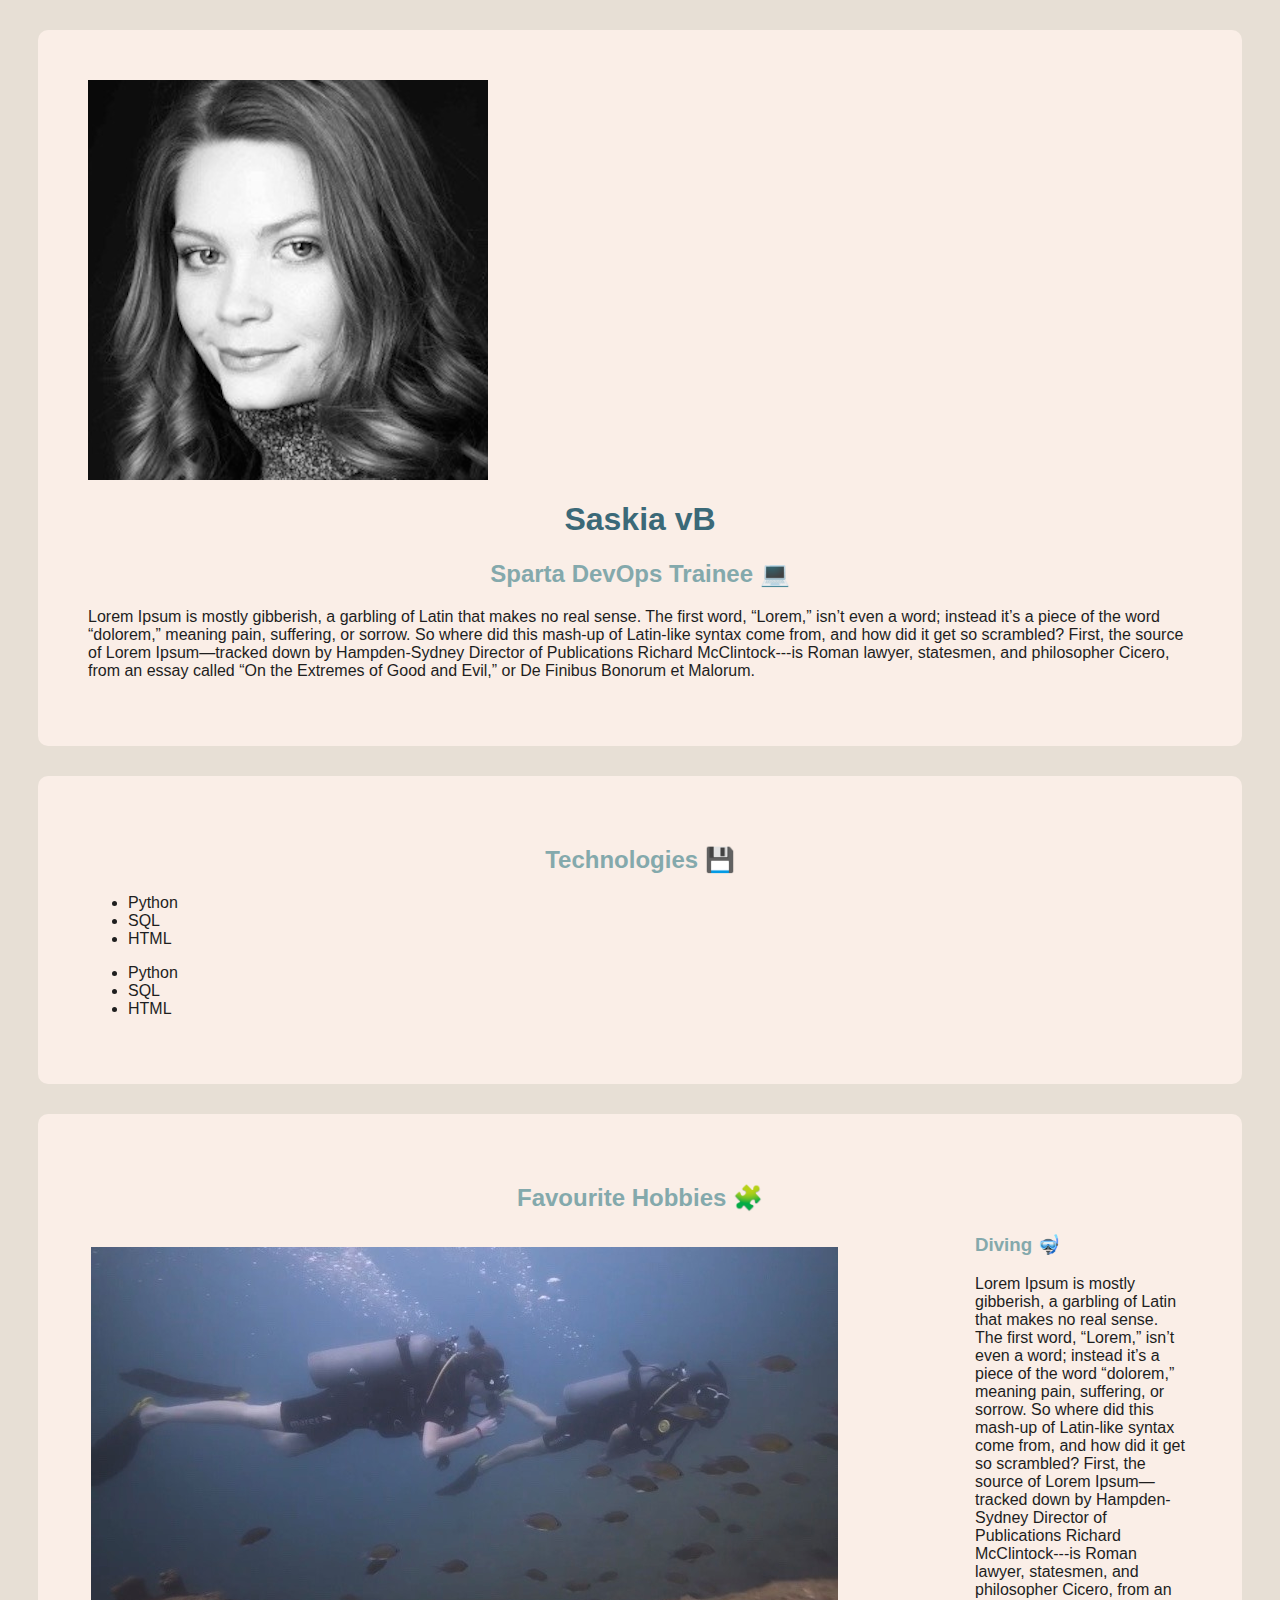
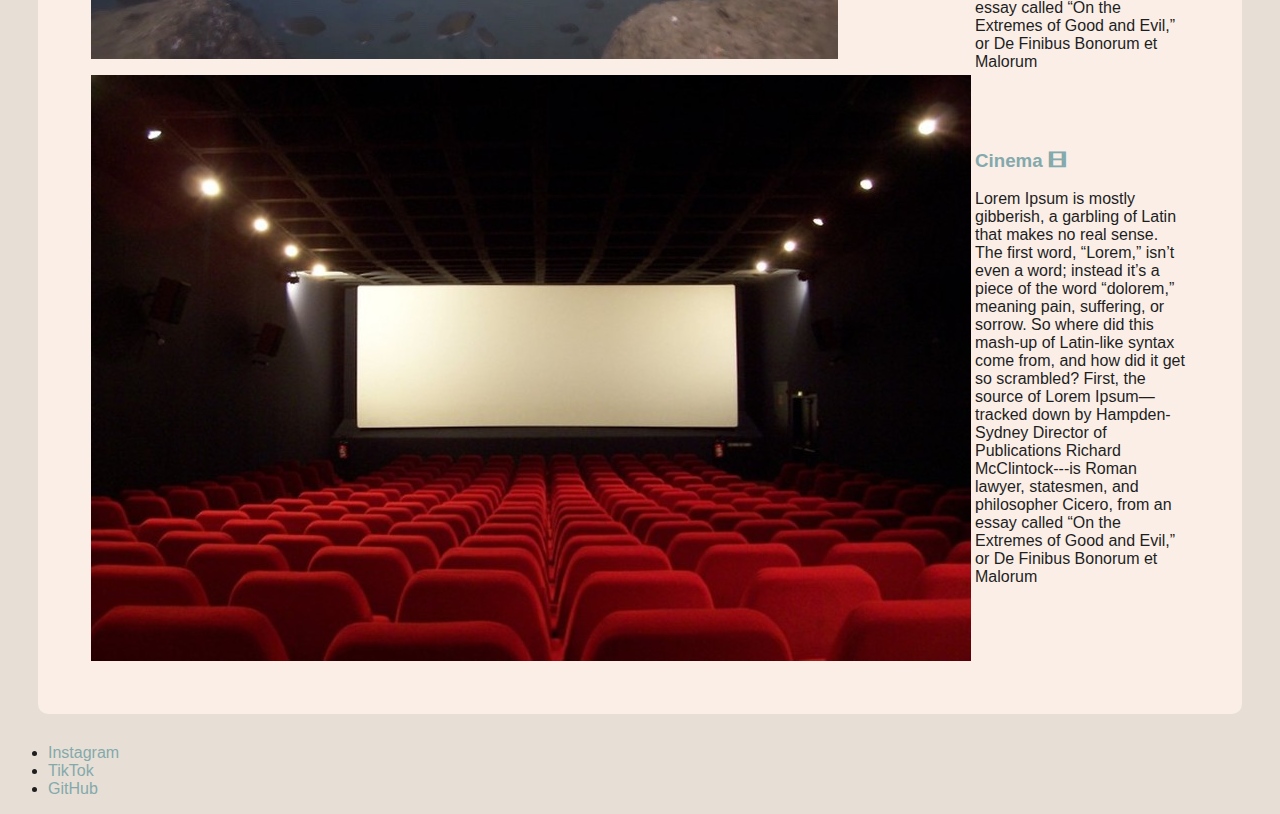
==== profile.html @ 80d1fdf5 "created profile html and style css" ====
<html>
	<head>
		<meta charset="utf-8">
		<title>Saskia's Prfile</title>
		<link rel="stylesheet" type="text/css" href="style.css">
	</head>
	<body>
		<div class="section-cream">
			<img src="photos/cv_photo.jpeg">
			<h1>Saskia vB</h1>
			<h2>Sparta DevOps Trainee 💻</h2>
			<p>Lorem Ipsum is mostly gibberish, a garbling of Latin that makes no real sense. The first word, “Lorem,” isn’t even a word; instead it’s a piece of the word “dolorem,” meaning pain, suffering, or sorrow. So where did this mash-up of Latin-like syntax come from, and how did it get so scrambled? First, the source of Lorem Ipsum—tracked down by Hampden-Sydney Director of Publications Richard McClintock---is Roman lawyer, statesmen, and philosopher Cicero, from an essay called “On the Extremes of Good and Evil,” or De Finibus Bonorum et Malorum.</p>
		</div>

		<div class="section-cream">
			<h2>Technologies 💾</h2>
			
			<ul>
				<li>Python</li>
				<li>SQL</li>
				<li>HTML</li>
			</ul>
			<ul>
				<li>Python</li>
				<li>SQL</li>
				<li>HTML</li>
			</ul>
		</div>

		<div class="section-cream">
			<h2>Favourite Hobbies 🧩</h2>
			<table>
				<tr>
					<td>
						<img src="photos/diving.jpg">
					</td>
					<td>
						<h3>Diving 🤿</h3>
						<p>Lorem Ipsum is mostly gibberish, a garbling of Latin that makes no real sense. The first word, “Lorem,” isn’t even a word; instead it’s a piece of the word “dolorem,” meaning pain, suffering, or sorrow. So where did this mash-up of Latin-like syntax come from, and how did it get so scrambled? First, the source of Lorem Ipsum—tracked down by Hampden-Sydney Director of Publications Richard McClintock---is Roman lawyer, statesmen, and philosopher Cicero, from an essay called “On the Extremes of Good and Evil,” or De Finibus Bonorum et Malorum </p>
					</td>
				</tr>
				<tr>
					<td>
						<img src="photos/cinema.jpg">
					</td>
					<td>
						<h3>Cinema 🎞</h3>
						<p>Lorem Ipsum is mostly gibberish, a garbling of Latin that makes no real sense. The first word, “Lorem,” isn’t even a word; instead it’s a piece of the word “dolorem,” meaning pain, suffering, or sorrow. So where did this mash-up of Latin-like syntax come from, and how did it get so scrambled? First, the source of Lorem Ipsum—tracked down by Hampden-Sydney Director of Publications Richard McClintock---is Roman lawyer, statesmen, and philosopher Cicero, from an essay called “On the Extremes of Good and Evil,” or De Finibus Bonorum et Malorum</p>
					</td>
				</tr>
			</table>
		</div>
		<div class="se">
			<ul>
				<li><a href="https://www.instagram.com/">Instagram</a></li>
				<li><a href="https://www.tiktok.com/fr/">TikTok</a></li>
				<li><a href="https://github.com/">GitHub</a></li>
			</ul>
		</div>
	</body>
</html>
---- style.css ----
h1{
	color:#3b6978;
	font-family: helvetica;
	font-weight: bold;
}

h1,h2{
	text-align: center;
}

h2,h3 {
	color:#84a9ac;
	font-family: helvetica;
}

body{
	background-color: #e7dfd5
}

body, p{
	color:rgb(30,30,30);
	font-family: helvetica
}

a {
	text-decoration: none;
	color:#84a9ac;
	font-family: helvetica;
}

.section-cream{
	background-color: #faeee7;
	padding:50px;
	margin:30px;
	border-radius: 10px;
}
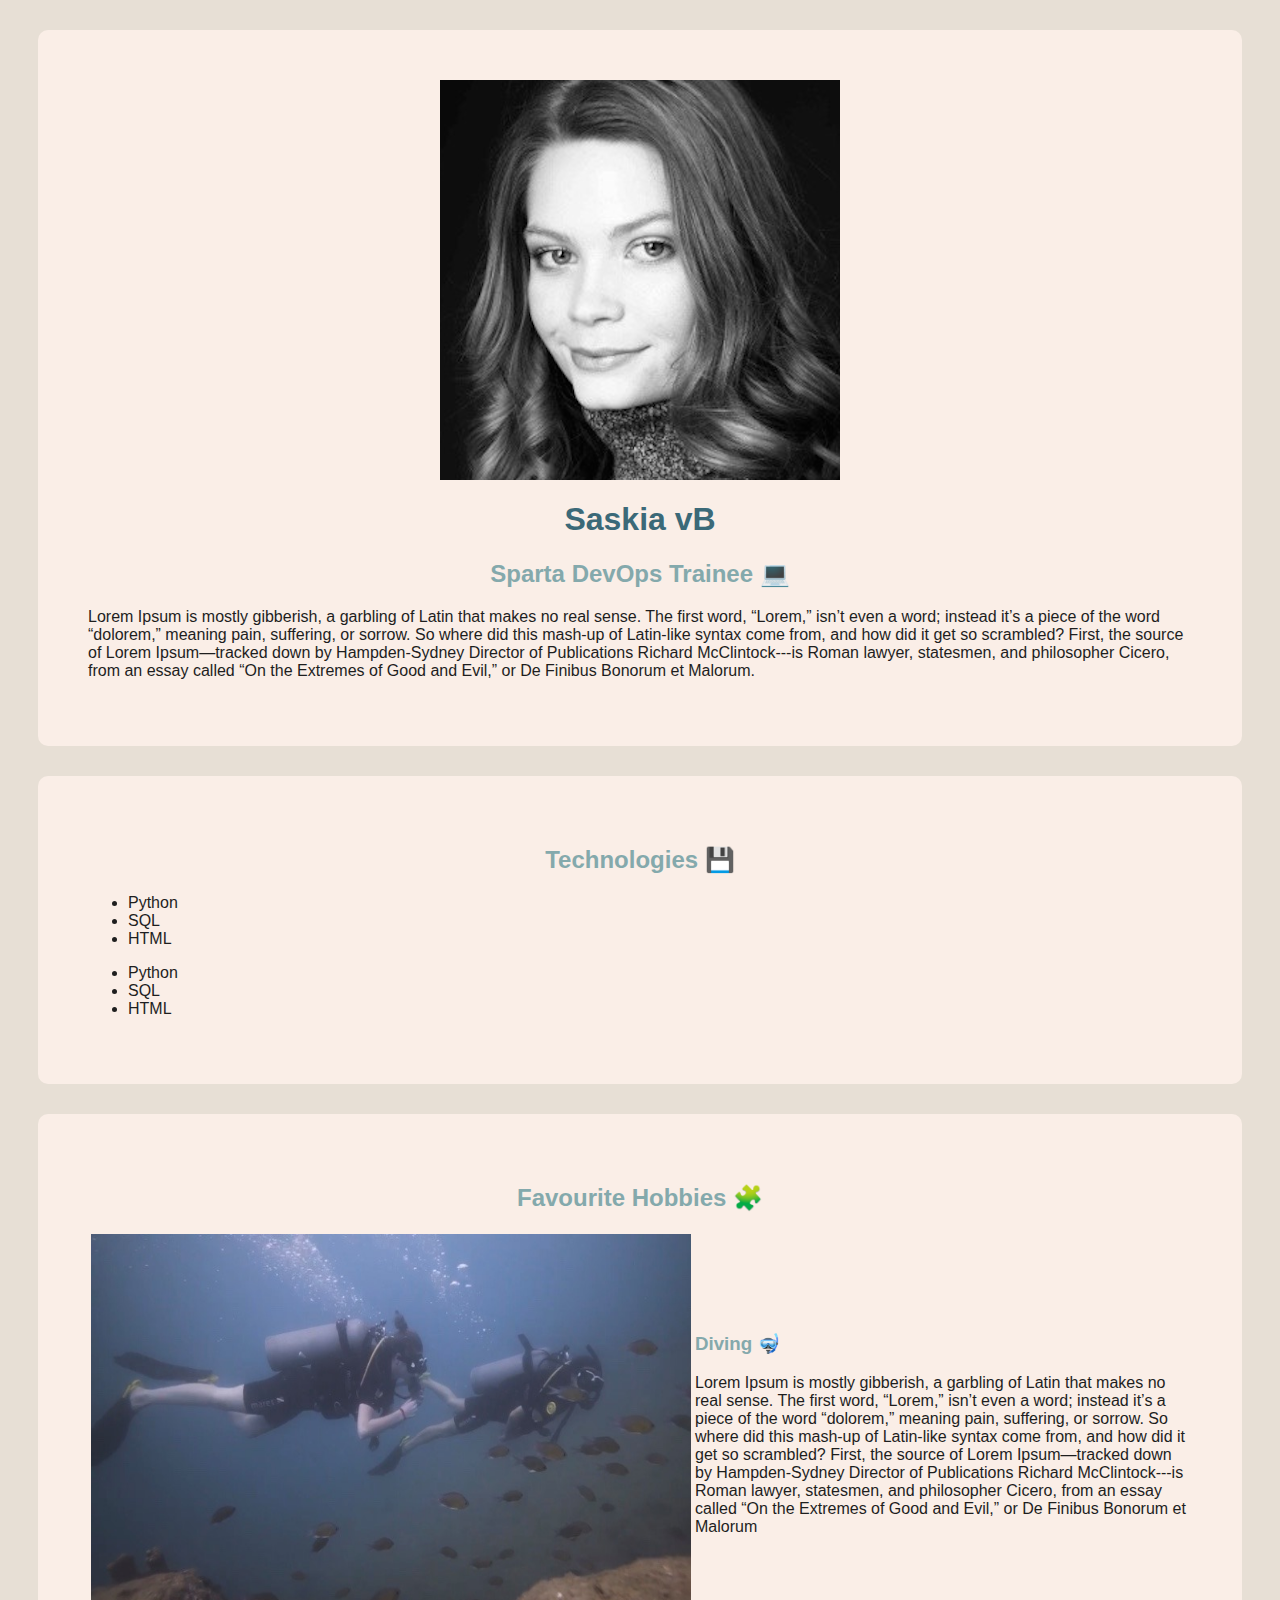
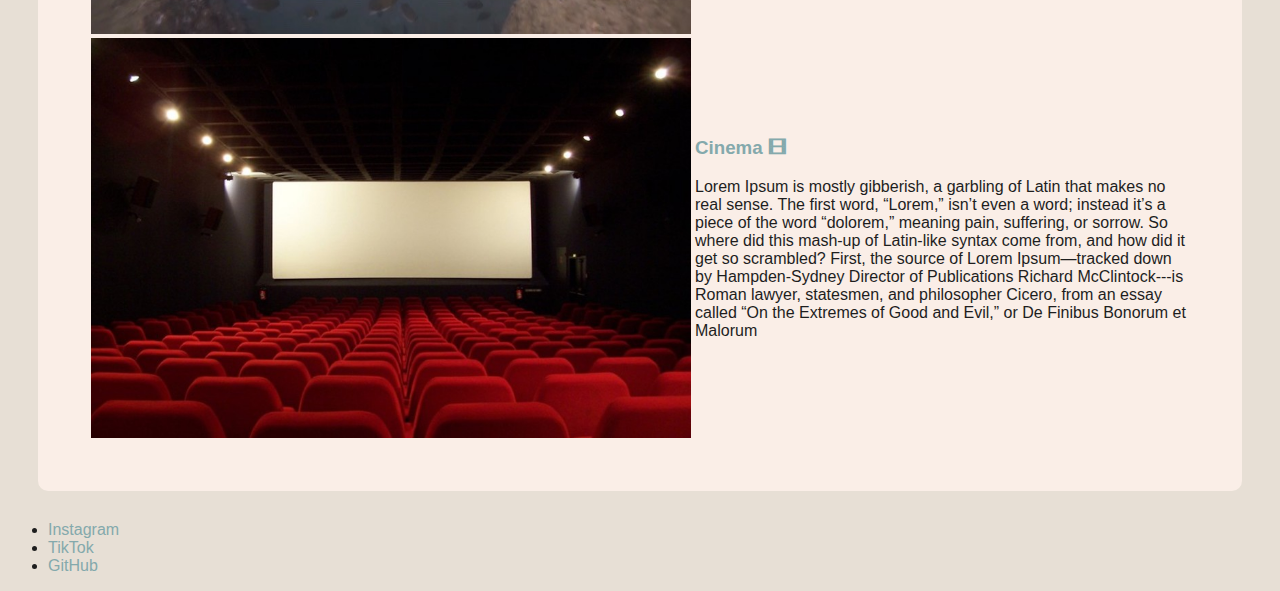
==== commit 70402286: "changed the size of the pcitures" ====
--- a/profile.html
+++ b/profile.html
@@ -5,11 +5,11 @@
 		<link rel="stylesheet" type="text/css" href="style.css">
 	</head>
 	<body>
-		<div class="section-cream">
+		<div class="section-cream text-center">
 			<img src="photos/cv_photo.jpeg">
 			<h1>Saskia vB</h1>
 			<h2>Sparta DevOps Trainee 💻</h2>
-			<p>Lorem Ipsum is mostly gibberish, a garbling of Latin that makes no real sense. The first word, “Lorem,” isn’t even a word; instead it’s a piece of the word “dolorem,” meaning pain, suffering, or sorrow. So where did this mash-up of Latin-like syntax come from, and how did it get so scrambled? First, the source of Lorem Ipsum—tracked down by Hampden-Sydney Director of Publications Richard McClintock---is Roman lawyer, statesmen, and philosopher Cicero, from an essay called “On the Extremes of Good and Evil,” or De Finibus Bonorum et Malorum.</p>
+			<p class="text-left">Lorem Ipsum is mostly gibberish, a garbling of Latin that makes no real sense. The first word, “Lorem,” isn’t even a word; instead it’s a piece of the word “dolorem,” meaning pain, suffering, or sorrow. So where did this mash-up of Latin-like syntax come from, and how did it get so scrambled? First, the source of Lorem Ipsum—tracked down by Hampden-Sydney Director of Publications Richard McClintock---is Roman lawyer, statesmen, and philosopher Cicero, from an essay called “On the Extremes of Good and Evil,” or De Finibus Bonorum et Malorum.</p>
 		</div>
 
 		<div class="section-cream">
@@ -32,7 +32,7 @@
 			<table>
 				<tr>
 					<td>
-						<img src="photos/diving.jpg">
+						<img src="photos/diving.jpg" style="width:600px;height:400px;">
 					</td>
 					<td>
 						<h3>Diving 🤿</h3>
@@ -41,7 +41,7 @@
 				</tr>
 				<tr>
 					<td>
-						<img src="photos/cinema.jpg">
+						<img src="photos/cinema.jpg" style="width:600px;height:400px;">
 					</td>
 					<td>
 						<h3>Cinema 🎞</h3>
--- a/style.css
+++ b/style.css
@@ -33,4 +33,17 @@
 	padding:50px;
 	margin:30px;
 	border-radius: 10px;
+}
+
+.text-center{
+	text-align: center;
+}
+
+.text-left{
+	text-align: left;
+}
+
+img{
+	border-image: 20px
+	text-align: center;
 }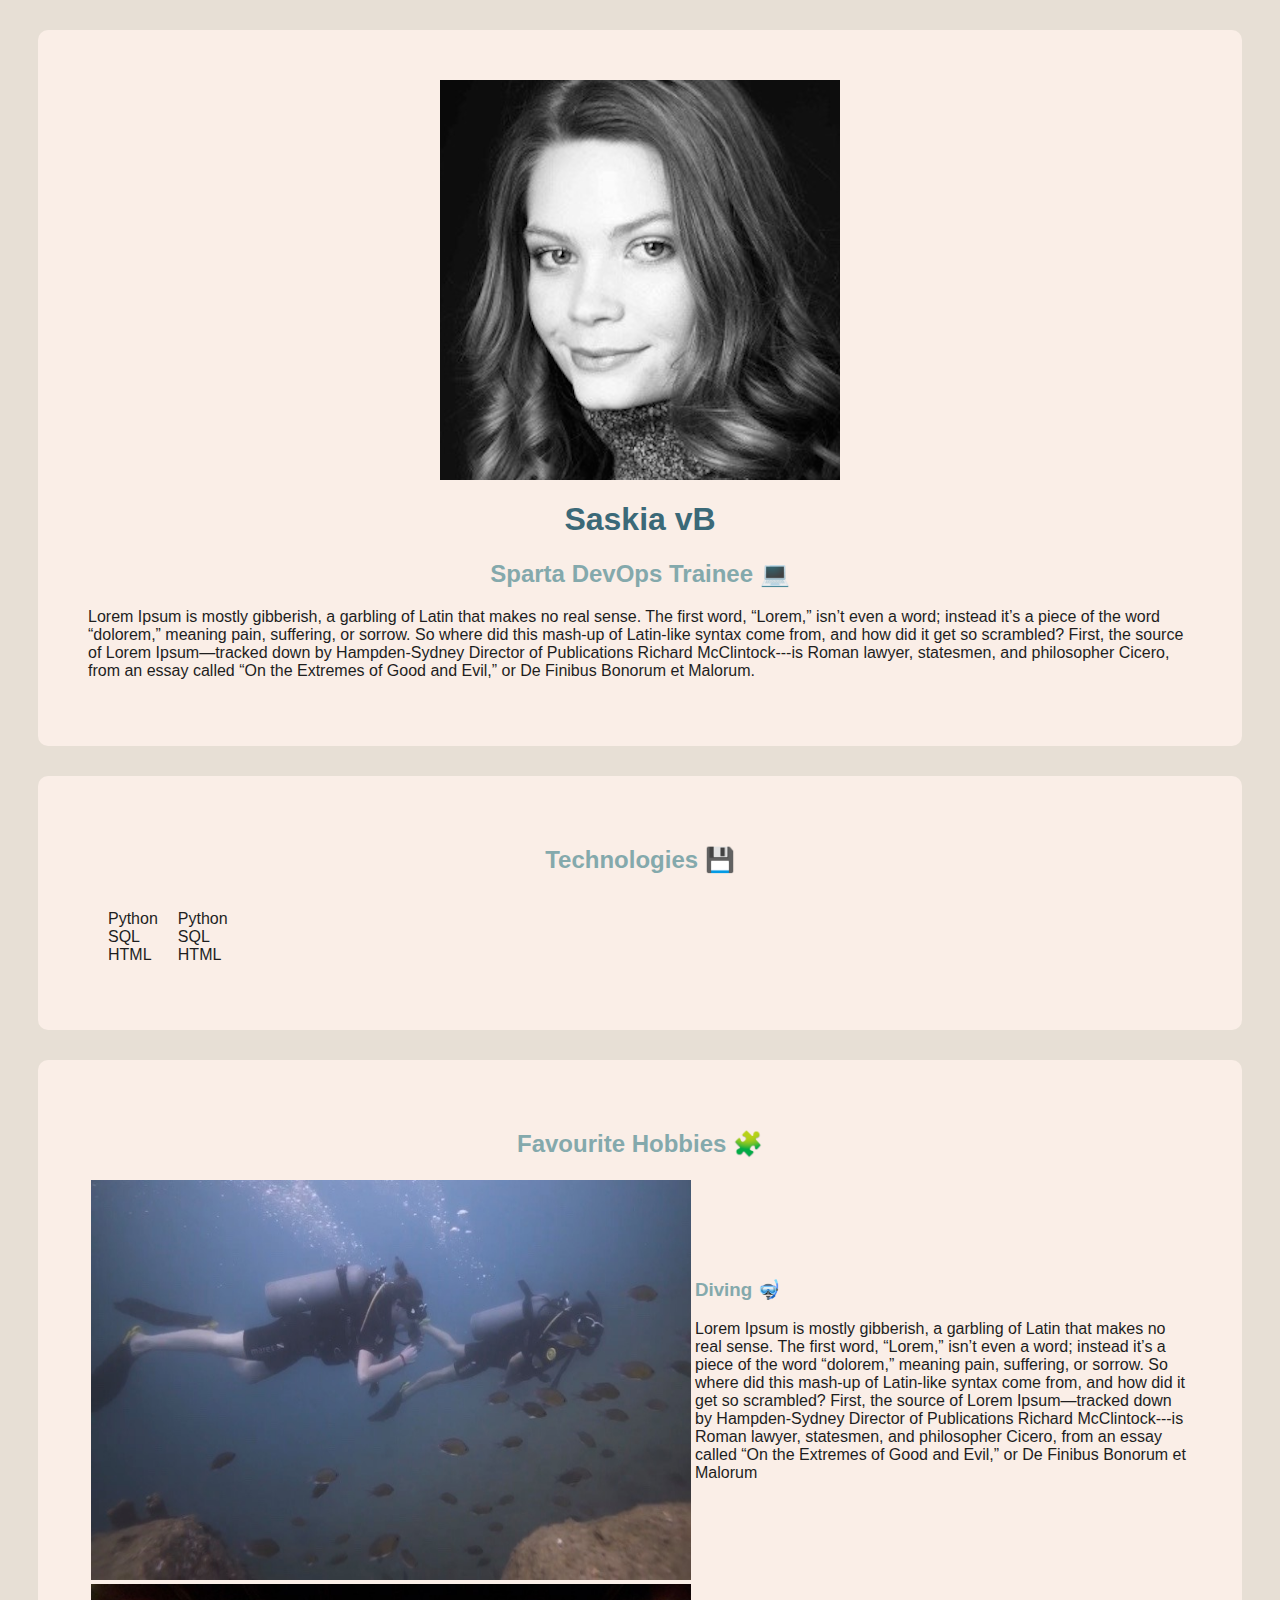
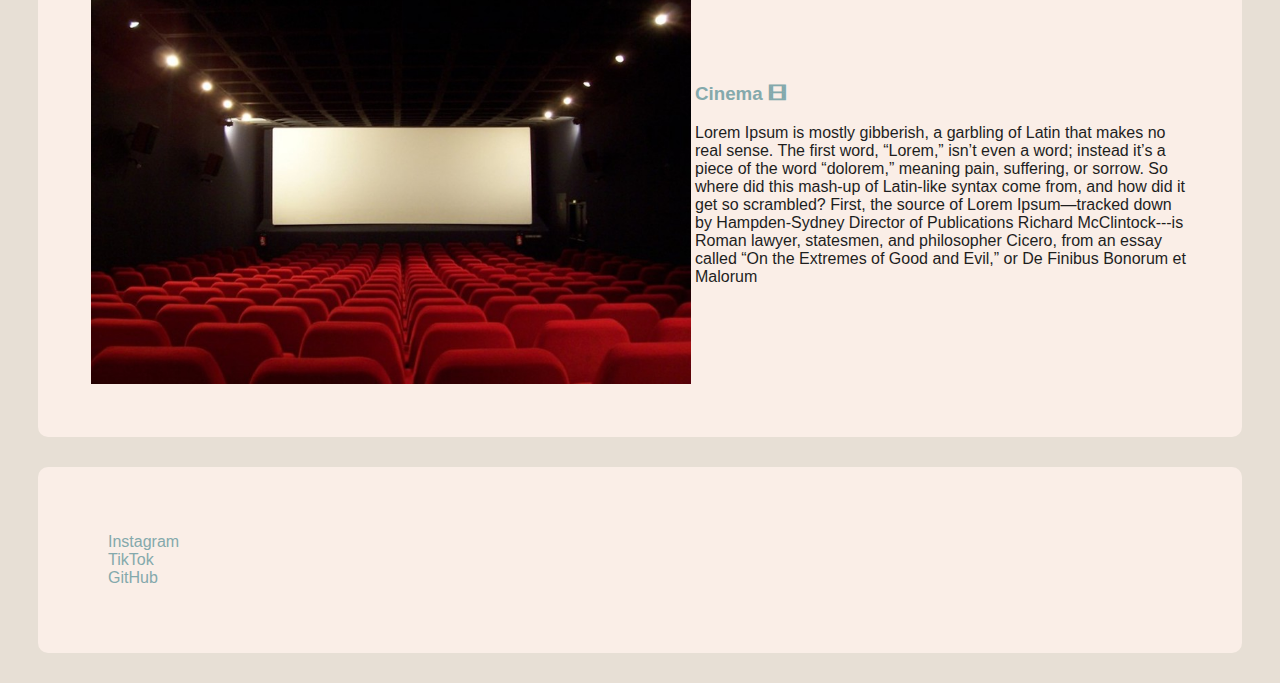
==== commit 08dfcfb6: "added display flex" ====
--- a/profile.html
+++ b/profile.html
@@ -12,19 +12,21 @@
 			<p class="text-left">Lorem Ipsum is mostly gibberish, a garbling of Latin that makes no real sense. The first word, “Lorem,” isn’t even a word; instead it’s a piece of the word “dolorem,” meaning pain, suffering, or sorrow. So where did this mash-up of Latin-like syntax come from, and how did it get so scrambled? First, the source of Lorem Ipsum—tracked down by Hampden-Sydney Director of Publications Richard McClintock---is Roman lawyer, statesmen, and philosopher Cicero, from an essay called “On the Extremes of Good and Evil,” or De Finibus Bonorum et Malorum.</p>
 		</div>
 
-		<div class="section-cream">
+		<div class="section-cream changes">
 			<h2>Technologies 💾</h2>
 			
-			<ul>
-				<li>Python</li>
-				<li>SQL</li>
-				<li>HTML</li>
-			</ul>
-			<ul>
-				<li>Python</li>
-				<li>SQL</li>
-				<li>HTML</li>
-			</ul>
+			<div class= "inline-blocks">
+				<ul>
+					<li>Python</li>
+					<li>SQL</li>
+					<li>HTML</li>
+				</ul>
+				<ul>
+					<li>Python</li>
+					<li>SQL</li>
+					<li>HTML</li>
+				</ul>
+			</div>
 		</div>
 
 		<div class="section-cream">
@@ -50,7 +52,7 @@
 				</tr>
 			</table>
 		</div>
-		<div class="se">
+		<div class="section-cream">
 			<ul>
 				<li><a href="https://www.instagram.com/">Instagram</a></li>
 				<li><a href="https://www.tiktok.com/fr/">TikTok</a></li>
--- a/style.css
+++ b/style.css
@@ -46,4 +46,19 @@
 img{
 	border-image: 20px
 	text-align: center;
+}
+
+ul {
+	list-style: none;
+	padding-left: 20px;
+}
+
+.changes{
+
+
+}
+
+.inline-blocks{
+	display:flex;
+	justify-content: : space-around;
 }